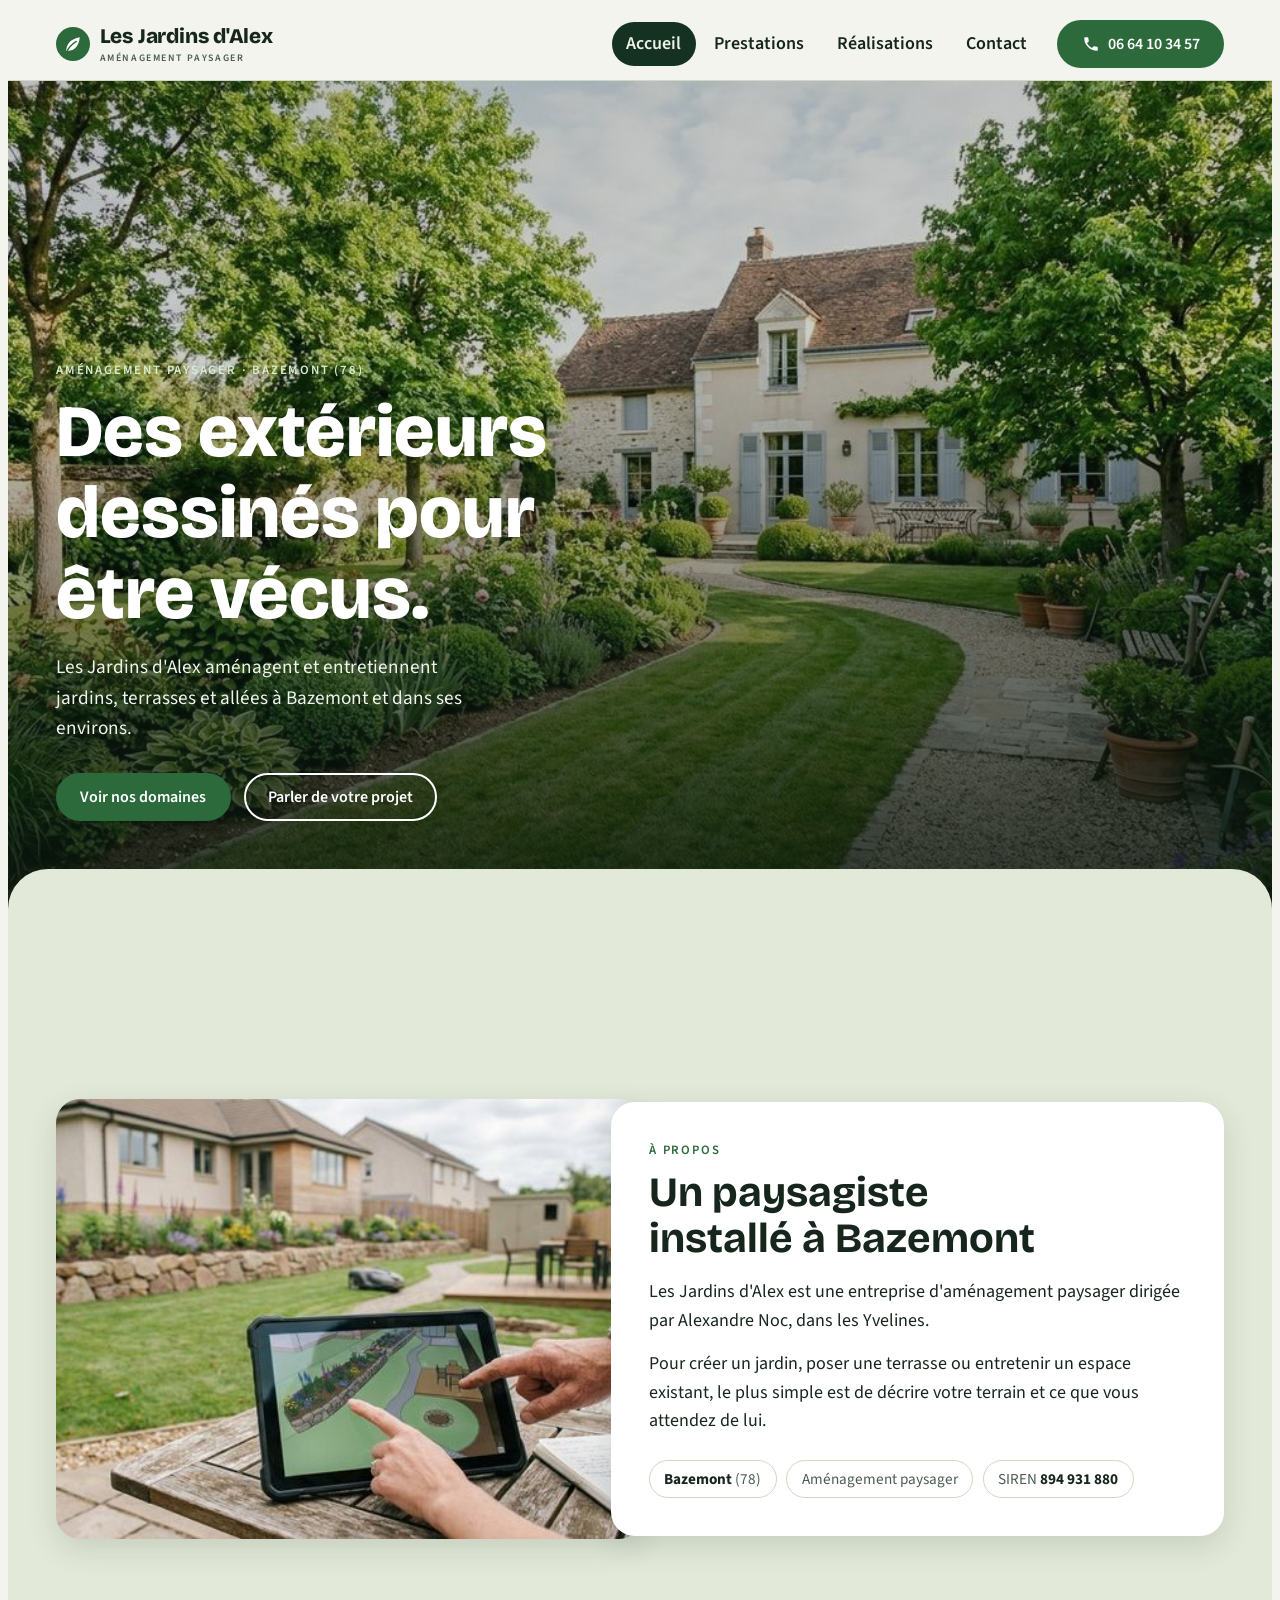
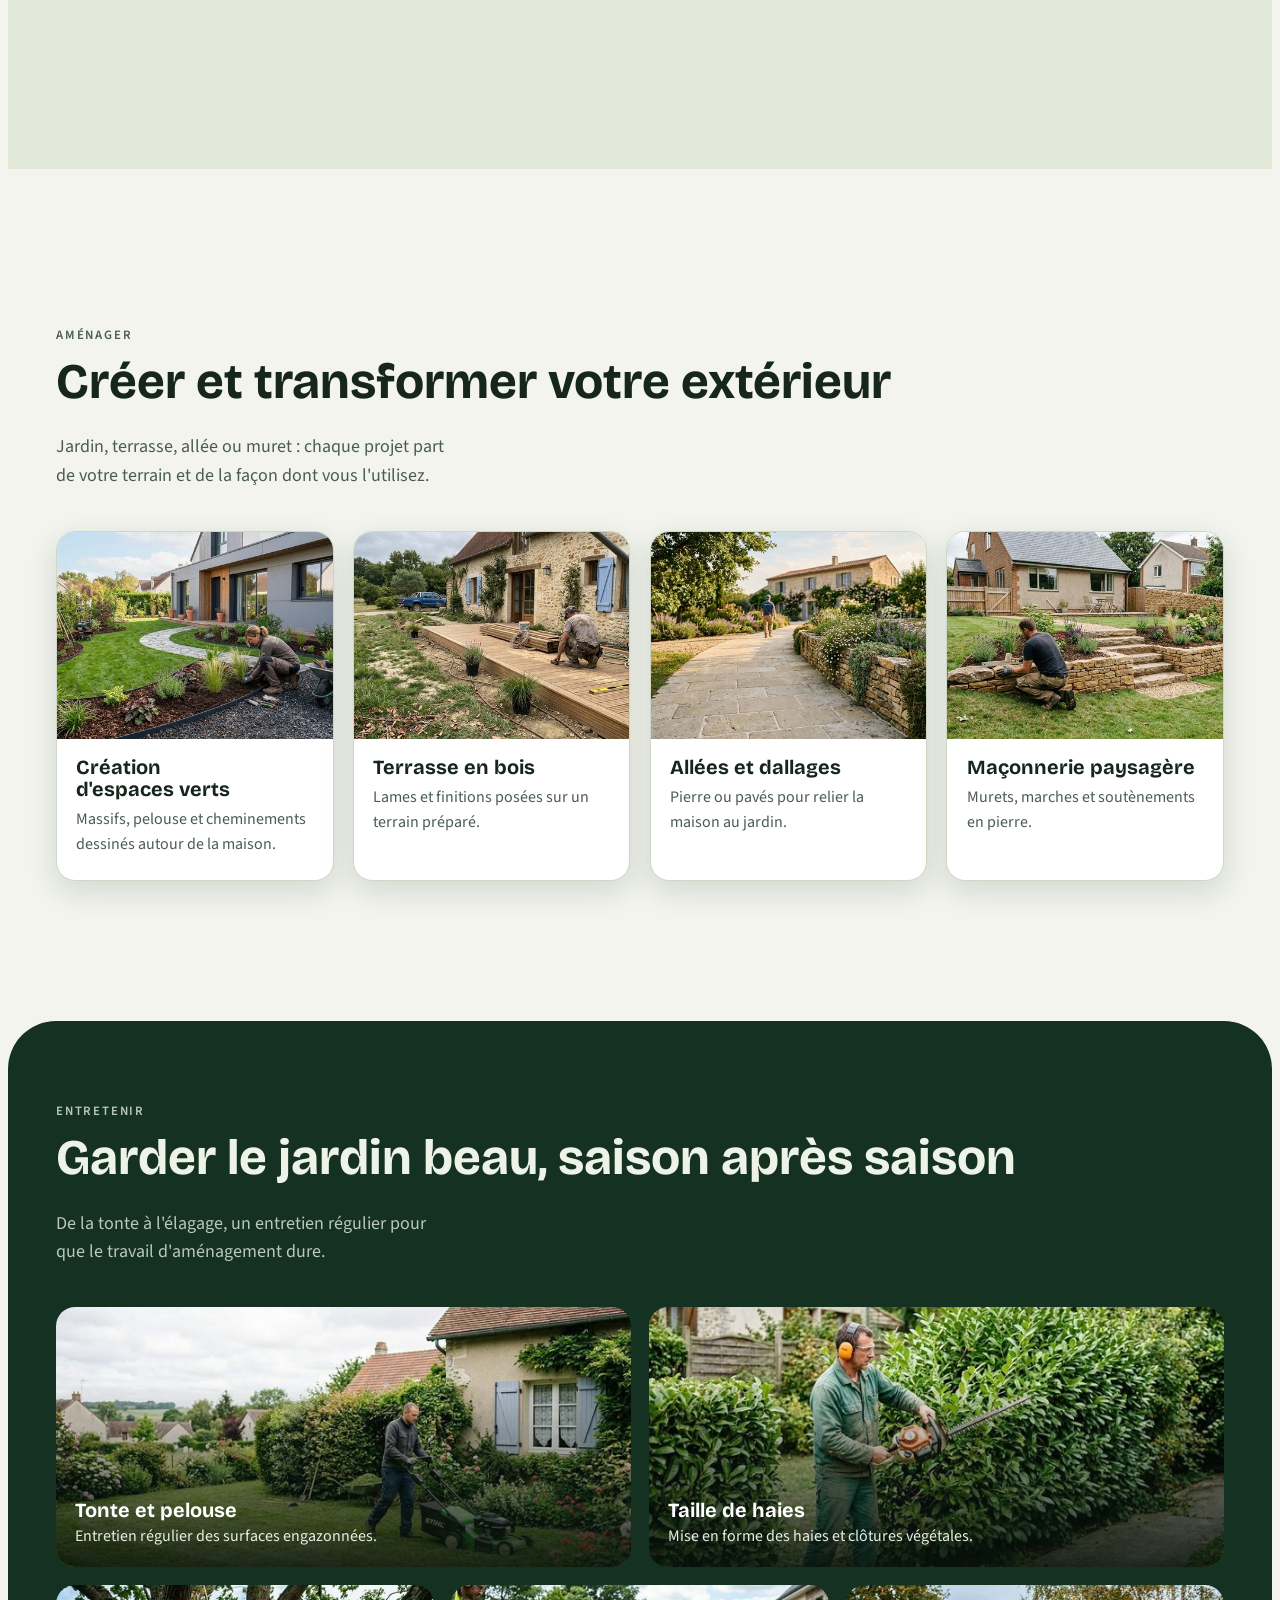
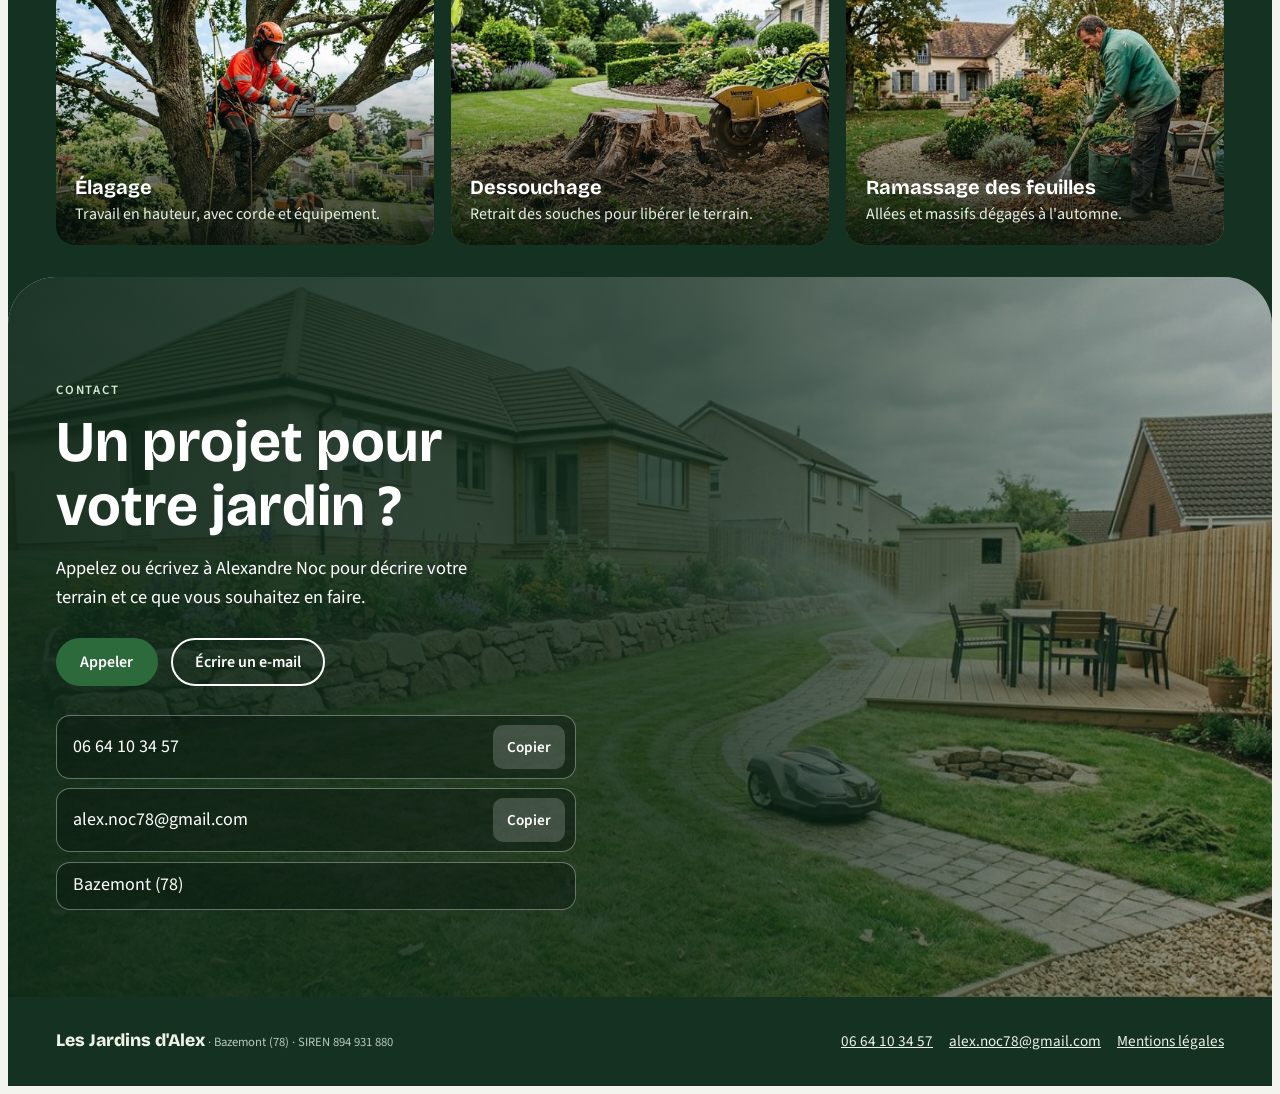
==== index.html @ 46dce89c "Maquette complète : 5 pages, CSS/JS partagés, images optimisées Co-Authored-By: Claude Sonnet 5.5 <n" ====
<!doctype html>
<html lang="fr">
<head>
<meta charset="utf-8">
<meta name="viewport" content="width=device-width, initial-scale=1">
<title>Les Jardins d'Alex | Aménagement paysager à Bazemont (78)</title>
<meta name="description" content="Les Jardins d'Alex, entreprise d'aménagement paysager à Bazemont (78) : création de jardins, terrasses, allées, murets et entretien des espaces verts.">
<link rel="icon" href="data:image/svg+xml,%3Csvg xmlns='http://www.w3.org/2000/svg' viewBox='0 0 40 40'%3E%3Ccircle cx='20' cy='20' r='20' fill='%232c6a3c'/%3E%3Cpath d='M12 29c0-9 5-15 16-17-1 10-6 16-14 16' fill='%23fff'/%3E%3C/svg%3E">
<link rel="preconnect" href="https://fonts.googleapis.com">
<link rel="preconnect" href="https://fonts.gstatic.com" crossorigin>
<link rel="stylesheet" href="https://fonts.googleapis.com/css2?family=Bricolage+Grotesque:opsz,wght@12..96,600;12..96,800&family=Source+Sans+3:wght@400;600&display=swap">
<link rel="stylesheet" href="style.css">
</head>
<body>
<a class="skip" href="#contenu">Aller au contenu</a>
<header class="site-header">
  <div class="wrap">
    <a class="logo" href="https://webaunet.github.io/les-jardins-d-alex/" aria-label="Les Jardins d'Alex, accueil">
      <svg viewBox="0 0 40 40" aria-hidden="true"><circle cx="20" cy="20" r="20" fill="var(--accent)"/><path d="M12 29c0-9 5-15 16-17-1 10-6 16-14 16" fill="var(--accent-fg)"/><path d="M12 30c3-6 7-10 12-13" stroke="var(--accent)" stroke-width="1.6" fill="none" stroke-linecap="round"/></svg>
      <span>Les Jardins d'Alex<small>Aménagement paysager</small></span>
    </a>
    <nav class="nav" id="menu" aria-label="Navigation principale"><ul><li><a href="index.html" aria-current="page">Accueil</a></li><li><a href="prestations.html">Prestations</a></li><li><a href="realisations.html">Réalisations</a></li><li><a href="contact.html">Contact</a></li></ul></nav>
    <a class="btn btn-primary head-cta" href="tel:+33664103457" aria-label="Appeler le 06 64 10 34 57"><svg width="18" height="18" viewBox="0 0 24 24" fill="currentColor" aria-hidden="true"><path d="M6.6 10.8a15 15 0 0 0 6.6 6.6l2.2-2.2c.3-.3.7-.4 1-.2 1.1.4 2.3.6 3.6.6.6 0 1 .4 1 1V20c0 .6-.4 1-1 1A17 17 0 0 1 3 4c0-.6.4-1 1-1h3.5c.6 0 1 .4 1 1 0 1.3.2 2.5.6 3.6.1.3 0 .7-.2 1z"/></svg><span class="label">06 64 10 34 57</span></a>
    <button class="burger" id="burger" type="button" aria-expanded="false" aria-controls="menu" aria-label="Ouvrir le menu"><span></span></button>
  </div>
</header>
<main id="contenu">

  <section class="hero" aria-labelledby="h1">
    <img fetchpriority="high" src="images/hero-jardin-allee.jpg" width="1200" height="655" alt="Jardin de campagne avec pelouse, massifs fleuris et allée de gravier menant à une maison en pierre">
    <div class="wrap">
      <p class="eyebrow">Aménagement paysager · Bazemont (78)</p>
      <h1 id="h1">Des extérieurs dessinés pour être vécus.</h1>
      <p class="lead">Les Jardins d'Alex aménagent et entretiennent jardins, terrasses et allées à Bazemont et dans ses environs.</p>
      <div class="actions">
        <a class="btn btn-primary" href="#amenager">Voir nos domaines</a>
        <a class="btn btn-ghost" href="#contact">Parler de votre projet</a>
      </div>
    </div>
  </section>

  <section class="about" aria-labelledby="h-about">
    <div class="wrap">
      <div class="grid">
        <div class="photo"><img src="images/conception-jardin-tablette.jpg" width="640" height="349" loading="lazy" alt="Deux personnes examinent sur une tablette le plan 3D d'un jardin, devant la pelouse et le muret de pierre réalisés"></div>
        <div class="card-about">
          <p class="eyebrow">À propos</p>
          <h2 id="h-about">Un paysagiste installé à Bazemont</h2>
          <p>Les Jardins d'Alex est une entreprise d'aménagement paysager dirigée par Alexandre Noc, dans les Yvelines.</p>
          <p>Pour créer un jardin, poser une terrasse ou entretenir un espace existant, le plus simple est de décrire votre terrain et ce que vous attendez de lui.</p>
          <ul class="facts">
            <li><b>Bazemont</b> (78)</li>
            <li>Aménagement paysager</li>
            <li>SIREN <b>894 931 880</b></li>
          </ul>
        </div>
      </div>
    </div>
  </section>

  <section class="build" id="amenager" aria-labelledby="h-build">
    <div class="wrap">
      <div class="sec-head">
        <div><p class="eyebrow">Aménager</p><h2 id="h-build">Créer et transformer votre extérieur</h2></div>
        <p>Jardin, terrasse, allée ou muret : chaque projet part de votre terrain et de la façon dont vous l'utilisez.</p>
      </div>
      <ul class="cards4">
        <li><article class="pcard"><img src="images/creation-jardin-contemporain.jpg" width="640" height="349" loading="lazy" alt="Jeune paysagiste plantant un massif dans un jardin contemporain, devant une maison à façade grise" style="object-position:60% 50%"><div><h3>Création d'espaces verts</h3><p>Massifs, pelouse et cheminements dessinés autour de la maison.</p></div></article></li>
        <li><article class="pcard"><img src="images/terrasse-bois-chantier.jpg" width="640" height="349" loading="lazy" alt="Ouvrier posant les lames d'une terrasse en bois devant une maison en pierre aux volets bleus" style="object-position:65% 50%"><div><h3>Terrasse en bois</h3><p>Lames et finitions posées sur un terrain préparé.</p></div></article></li>
        <li><article class="pcard"><img src="images/allee-pavee-muret-pierre.jpg" width="640" height="349" loading="lazy" alt="Allée dallée de pierre claire longeant un muret fleuri, menant à une maison de campagne" style="object-position:30% 50%"><div><h3>Allées et dallages</h3><p>Pierre ou pavés pour relier la maison au jardin.</p></div></article></li>
        <li><article class="pcard"><img src="images/maconnerie-paysagere-escalier.jpg" width="640" height="349" loading="lazy" alt="Maçon montant un escalier et un muret en pierre sèche dans un jardin en pente" style="object-position:40% 55%"><div><h3>Maçonnerie paysagère</h3><p>Murets, marches et soutènements en pierre.</p></div></article></li>
      </ul>
    </div>
  </section>

  <section class="care" aria-labelledby="h-care">
    <div class="wrap">
      <div class="sec-head">
        <div><p class="eyebrow">Entretenir</p><h2 id="h-care">Garder le jardin beau, saison après saison</h2></div>
        <p>De la tonte à l'élagage, un entretien régulier pour que le travail d'aménagement dure.</p>
      </div>
      <ul class="care-grid">
        <li><a class="ccard" href="#contact"><img src="images/tonte-pelouse.jpg" width="640" height="357" loading="lazy" alt="Jardinier tondant une pelouse devant une maison aux volets bleus et aux rosiers" style="object-position:30% 50%"><div><h3>Tonte et pelouse</h3><p>Entretien régulier des surfaces engazonnées.</p></div></a></li>
        <li><a class="ccard" href="#contact"><img src="images/taille-haie-laurier.jpg" width="640" height="478" loading="lazy" alt="Jardinier équipé d'un casque anti-bruit taillant une haie avec un taille-haie thermique" style="object-position:35% 50%"><div><h3>Taille de haies</h3><p>Mise en forme des haies et clôtures végétales.</p></div></a></li>
        <li><a class="ccard" href="#contact"><img src="images/elagage-chene.jpg" width="640" height="349" loading="lazy" alt="Élagueur casqué suspendu à une corde dans un chêne, tronçonneuse en main" style="object-position:35% 50%"><div><h3>Élagage</h3><p>Travail en hauteur, avec corde et équipement.</p></div></a></li>
        <li><a class="ccard" href="#contact"><img src="images/dessouchage.jpg" width="640" height="349" loading="lazy" alt="Dessoucheuse jaune broyant une souche d'arbre au milieu d'une pelouse" style="object-position:60% 50%"><div><h3>Dessouchage</h3><p>Retrait des souches pour libérer le terrain.</p></div></a></li>
        <li><a class="ccard" href="#contact"><img src="images/ramassage-feuilles.jpg" width="640" height="349" loading="lazy" alt="Jardinier ramassant des feuilles mortes dans un sac de jardin au bord d'une allée de gravier" style="object-position:70% 50%"><div><h3>Ramassage des feuilles</h3><p>Allées et massifs dégagés à l'automne.</p></div></a></li>
      </ul>
    </div>
  </section>

  <section class="contact" id="contact" aria-labelledby="h-contact">
    <img src="images/jardin-robot-tonte-terrasse.jpg" width="1200" height="655" loading="lazy" alt="Jardin avec pelouse tondue par un robot, allée en pavés, muret de pierre et terrasse en bois au fond">
    <div class="wrap">
      <p class="eyebrow">Contact</p>
      <h2 id="h-contact">Un projet pour votre jardin ?</h2>
      <p class="lead">Appelez ou écrivez à Alexandre Noc pour décrire votre terrain et ce que vous souhaitez en faire.</p>
      <div class="actions">
        <a class="btn btn-primary" href="tel:+33664103457">Appeler</a>
        <a class="btn btn-ghost" href="mailto:alex.noc78@gmail.com?subject=Demande%20de%20contact">Écrire un e-mail</a>
      </div>
      <div class="coords">
        <div class="coord"><span>06 64 10 34 57</span><button class="copy" type="button" data-copy="06 64 10 34 57">Copier</button></div>
        <div class="coord"><span>alex.noc78@gmail.com</span><button class="copy" type="button" data-copy="alex.noc78@gmail.com">Copier</button></div>
        <div class="coord"><span>Bazemont (78)</span></div>
      </div>
    </div>
  </section>

</main>
<footer class="footer">
  <div class="wrap">
    <div><span class="name">Les Jardins d'Alex</span> <small>· Bazemont (78) · SIREN 894 931 880</small></div>
    <nav aria-label="Pied de page">
      <a href="tel:+33664103457">06 64 10 34 57</a>
      <a href="mailto:alex.noc78@gmail.com">alex.noc78@gmail.com</a>
      <a href="mentions-legales.html">Mentions légales</a>
    </nav>
  </div>
</footer>
<div class="toast" id="toast" role="status" aria-live="polite"></div>
<script src="site.js" defer></script>
</body>
</html>
---- style.css ----
/* Concept : bandeaux alternés (photo plein cadre, pierre claire, vert profond à bord courbe, vert vif) autour de cartes photo larges. Palette tirée des murets de pierre, pelouses et feuillages des photos. */
:root{
  --font-display:"Bricolage Grotesque","Segoe UI",system-ui,sans-serif;
  --font-body:"Source Sans 3","Segoe UI",system-ui,sans-serif;
  --bg:#f2f4ed;            /* pierre verdie */
  --bg-tint:#e3e9d9;       /* sauge claire */
  --surface:#ffffff;
  --fg:#17261c;
  --muted:#4b5c50;
  --accent:#2c6a3c;        /* vert pelouse */
  --accent-fg:#ffffff;
  --deep:#143122;          /* vert feuillage profond */
  --deep-fg:#eef3e7;
  --deep-muted:#b9c9bb;
  --stone:#c9b78f;         /* pierre dorée des murets */
  --line:#cfd8c6;
  --header-bg:#f2f4ed;
  --on-img:#ffffff;
  --shadow:0 10px 30px rgba(20,49,34,.14);
}
@media (prefers-color-scheme:dark){:root:not([data-theme="light"]){
  --bg:#0f1b14;--bg-tint:#16271c;--surface:#1b2e22;--fg:#e9f0e4;--muted:#a9bbad;--accent:#7fc58f;--accent-fg:#0d1c12;
  --deep:#0a140e;--deep-fg:#eef3e7;--deep-muted:#a9bbad;--stone:#c9b78f;--line:#2b4232;--header-bg:#0f1b14;--shadow:0 10px 30px rgba(0,0,0,.45);color-scheme:dark}}
:root[data-theme="dark"]{
  --bg:#0f1b14;--bg-tint:#16271c;--surface:#1b2e22;--fg:#e9f0e4;--muted:#a9bbad;--accent:#7fc58f;--accent-fg:#0d1c12;
  --deep:#0a140e;--deep-fg:#eef3e7;--deep-muted:#a9bbad;--stone:#c9b78f;--line:#2b4232;--header-bg:#0f1b14;--shadow:0 10px 30px rgba(0,0,0,.45);color-scheme:dark}

*,*::before,*::after{box-sizing:border-box}
html{scroll-behavior:smooth}
body{background:var(--bg);color:var(--fg);font-family:var(--font-body);font-size:18px;line-height:1.6;overflow-x:hidden}
body::before{content:"";position:fixed;inset:0 0 auto;height:env(safe-area-inset-top,0px);z-index:60;background:var(--header-bg)}
img{display:block;max-width:100%;height:auto}
h1,h2,h3{font-family:var(--font-display);line-height:1.1;margin:0;text-wrap:balance}
p{margin:0}
a{color:inherit}
:focus-visible{outline:3px solid var(--accent);outline-offset:3px;border-radius:4px}
.wrap{width:100%;max-width:1200px;margin-inline:auto;padding-left:max(16px,env(safe-area-inset-left,0px));padding-right:max(16px,env(safe-area-inset-right,0px))}
.eyebrow{font-size:.8rem;font-weight:600;letter-spacing:.14em;text-transform:uppercase;color:var(--accent)}

/* Boutons */
.btn{display:inline-flex;align-items:center;justify-content:center;gap:.5rem;min-height:48px;padding:.65rem 1.4rem;border-radius:999px;border:2px solid transparent;font:600 1rem var(--font-body);text-decoration:none;cursor:pointer;transition:transform .15s,background .15s,color .15s,border-color .15s}
.btn:hover{transform:translateY(-2px)}
.btn-primary{background:var(--accent);color:var(--accent-fg)}
.btn-primary:hover{filter:brightness(1.1)}
.btn-ghost{background:transparent;border-color:currentColor}
.btn-ghost:hover{background:rgba(255,255,255,.14)}
.btn-line{border-color:var(--accent);color:var(--accent);background:transparent}
.btn-line:hover{background:var(--accent);color:var(--accent-fg)}

/* En-tête */
.site-header{position:sticky;top:env(safe-area-inset-top,0px);z-index:50;background:var(--header-bg);border-bottom:1px solid var(--line)}
.site-header .wrap{display:flex;align-items:center;gap:1rem;min-height:72px}
.logo{display:flex;align-items:center;gap:.6rem;text-decoration:none;font:800 1.3rem var(--font-display);letter-spacing:-.01em;color:var(--fg);white-space:nowrap}
.logo svg{width:34px;height:34px;flex:none}
.logo small{display:block;font:600 .62rem var(--font-body);letter-spacing:.16em;text-transform:uppercase;color:var(--muted);margin-top:2px}
.nav{margin-left:auto}
.nav ul{display:flex;gap:.25rem;list-style:none;margin:0;padding:0}
.nav a{display:flex;align-items:center;min-height:44px;padding:0 .9rem;border-radius:999px;text-decoration:none;font-weight:600;color:var(--fg)}
.nav a:hover{background:var(--bg-tint)}
.nav a[aria-current="page"]{background:var(--deep);color:var(--deep-fg)}
.head-cta{white-space:nowrap}
.burger{display:none;width:48px;height:48px;border:1px solid var(--line);border-radius:12px;background:transparent;color:var(--fg);cursor:pointer;align-items:center;justify-content:center}
.burger span,.burger span::before,.burger span::after{display:block;width:22px;height:2px;background:currentColor;border-radius:2px;position:relative;transition:transform .2s,background .2s}
.burger span::before,.burger span::after{content:"";position:absolute;left:0}
.burger span::before{top:-7px}.burger span::after{top:7px}
.burger[aria-expanded="true"] span{background:transparent}
.burger[aria-expanded="true"] span::before{transform:translateY(7px) rotate(45deg)}
.burger[aria-expanded="true"] span::after{transform:translateY(-7px) rotate(-45deg)}
@media (max-width:980px){
  .burger{display:inline-flex;margin-left:.25rem}
  .head-cta{margin-left:auto}
  .nav{position:absolute;left:0;right:0;top:100%;margin:0;background:var(--header-bg);border-bottom:1px solid var(--line);padding:.5rem max(16px,env(safe-area-inset-right,0px)) 1rem max(16px,env(safe-area-inset-left,0px));display:none;box-shadow:var(--shadow)}
  .nav.open{display:block}
  .nav ul{flex-direction:column}
  .nav a{min-height:48px;font-size:1.05rem}
}
@media (max-width:420px){.logo small{display:none}.head-cta .label{display:none}.head-cta{padding:.65rem .9rem}}

/* Hero */
.hero{position:relative;min-height:calc(100svh - 72px);display:flex;align-items:flex-end;color:var(--on-img);isolation:isolate}
.hero>img{position:absolute;inset:0;width:100%;height:100%;object-fit:cover;object-position:60% 55%;z-index:-2}
.hero::before{content:"";position:absolute;inset:0;z-index:-1;background:linear-gradient(180deg,rgba(10,22,14,.25) 0%,rgba(10,22,14,.2) 35%,rgba(10,22,14,.82) 100%)}
.hero .wrap{padding-block:4rem 5.5rem}
.hero .eyebrow{color:#d6ecd3}
.hero h1{font-size:clamp(2.3rem,6vw,4.6rem);font-weight:800;max-width:15ch;margin:.7rem 0 1.1rem}
.hero p.lead{max-width:44ch;font-size:1.2rem;color:#f0f5ec}
.hero .actions{display:flex;flex-wrap:wrap;gap:.8rem;margin-top:1.8rem}

/* À propos */
.about{background:var(--bg-tint);padding-block:5rem;min-height:100svh;display:flex;align-items:center;margin-top:-2.5rem;border-radius:2.5rem 2.5rem 0 0;position:relative}
.about .grid{display:grid;grid-template-columns:1.1fr 1fr;gap:3rem;align-items:center}
.about .photo{border-radius:1.5rem;overflow:hidden;box-shadow:var(--shadow)}
.about .photo img{width:100%;aspect-ratio:4/3;object-fit:cover;object-position:70% 50%}
.card-about{background:var(--surface);border-radius:1.5rem;padding:2.4rem;box-shadow:var(--shadow);margin-left:-5rem;position:relative}
.card-about h2{font-size:clamp(1.8rem,3.4vw,2.6rem);margin:.6rem 0 1rem}
.card-about p+p{margin-top:.9rem}
.facts{display:flex;flex-wrap:wrap;gap:.6rem;margin:1.5rem 0 0;padding:0;list-style:none}
.facts li{border:1px solid var(--line);border-radius:999px;padding:.35rem .9rem;font-size:.95rem;color:var(--muted)}
.facts b{color:var(--fg)}
@media (max-width:860px){
  .about{min-height:0;padding-block:3.5rem}
  .about .grid{grid-template-columns:1fr;gap:0}
  .card-about{margin:-3rem 12px 0;padding:1.6rem}
}

/* Aménager */
.build{background:var(--bg);padding-block:5rem 7rem;min-height:100svh;display:flex;align-items:center}
.sec-head{display:flex;flex-wrap:wrap;justify-content:space-between;align-items:end;gap:1.5rem;margin-bottom:2.5rem}
.sec-head h2{font-size:clamp(2rem,4vw,3.1rem);margin-top:.6rem}
.sec-head p{max-width:44ch;color:var(--muted)}
.cards4{display:grid;grid-template-columns:repeat(4,1fr);gap:1.2rem;margin:0;padding:0;list-style:none}
.pcard{display:flex;flex-direction:column;background:var(--surface);border-radius:1.2rem;overflow:hidden;box-shadow:var(--shadow);border:1px solid var(--line);height:100%}
.pcard img{width:100%;aspect-ratio:4/3;object-fit:cover}
.pcard div{padding:1.1rem 1.2rem 1.4rem}
.pcard h3{font-size:1.25rem;margin-bottom:.4rem}
.pcard p{font-size:1rem;color:var(--muted)}
.pcard:nth-child(even){margin-top:1.6rem}
@media (max-width:1000px){.cards4{grid-template-columns:repeat(2,1fr)}.pcard:nth-child(even){margin-top:0}.build{min-height:0}}
@media (max-width:560px){.cards4{grid-template-columns:1fr}}

/* Entretenir */
.care{background:var(--deep);color:var(--deep-fg);border-radius:3rem 3rem 0 0;margin-top:-3rem;position:relative;padding-block:5rem;min-height:100svh;display:flex;align-items:center}
.care .eyebrow{color:var(--stone)}
.care .sec-head p{color:var(--deep-muted)}
.care-grid{display:grid;grid-template-columns:repeat(6,1fr);gap:1.1rem;margin:0;padding:0;list-style:none}
.care-grid li{grid-column:span 2}
.care-grid li:nth-child(-n+2){grid-column:span 3}
.ccard{position:relative;display:block;border-radius:1.2rem;overflow:hidden;min-height:260px;height:100%;color:var(--on-img);isolation:isolate}
.ccard img{position:absolute;inset:0;width:100%;height:100%;object-fit:cover;z-index:-2;transition:transform .5s}
.ccard:hover img{transform:scale(1.04)}
.ccard::before{content:"";position:absolute;inset:0;z-index:-1;background:linear-gradient(180deg,rgba(8,18,12,0) 30%,rgba(8,18,12,.88) 100%)}
.ccard div{position:absolute;left:0;right:0;bottom:0;padding:1.1rem 1.2rem}
.ccard h3{font-size:1.25rem}
.ccard p{font-size:1rem;color:#e6efe2;margin-top:.2rem}
@media (max-width:900px){.care{min-height:0}.care-grid{grid-template-columns:repeat(2,1fr)}.care-grid li,.care-grid li:nth-child(-n+2){grid-column:span 1}.care-grid li:last-child{grid-column:span 2}}
@media (max-width:560px){.care-grid{grid-template-columns:1fr}.care-grid li:last-child{grid-column:span 1}.ccard{min-height:230px}}

/* Contact */
.contact{position:relative;isolation:isolate;color:var(--on-img);margin-top:-3rem;border-radius:3rem 3rem 0 0;overflow:hidden;min-height:80svh;display:flex;align-items:center;padding-block:5rem 4rem}
.contact>img{position:absolute;inset:0;width:100%;height:100%;object-fit:cover;object-position:50% 60%;z-index:-2}
.contact::before{content:"";position:absolute;inset:0;z-index:-1;background:linear-gradient(90deg,rgba(14,40,25,.92) 0%,rgba(14,40,25,.78) 55%,rgba(14,40,25,.35) 100%)}
.contact h2{font-size:clamp(2rem,4.6vw,3.6rem);max-width:16ch;margin:.7rem 0 1rem}
.contact .eyebrow{color:#d6ecd3}
.contact p.lead{max-width:46ch;font-size:1.15rem}
.contact .actions{display:flex;flex-wrap:wrap;gap:.8rem;margin-top:1.6rem}
.coords{display:grid;gap:.6rem;margin-top:1.8rem;max-width:520px}
.coord{display:flex;align-items:center;justify-content:space-between;gap:.8rem;border:1px solid rgba(255,255,255,.35);border-radius:14px;padding:.55rem .6rem .55rem 1rem;background:rgba(10,24,16,.45)}
.coord span{min-width:0;overflow-wrap:anywhere;user-select:all}
.copy{min-height:44px;min-width:44px;padding:0 .9rem;border:0;border-radius:10px;background:rgba(255,255,255,.18);color:var(--on-img);font:600 .95rem var(--font-body);cursor:pointer}
.copy:hover{background:rgba(255,255,255,.32)}

/* ===== Pages intérieures ===== */
[id]{scroll-margin-top:88px}
.skip{position:absolute;left:-999px;top:0;z-index:100;background:var(--deep);color:var(--deep-fg);padding:.7rem 1rem;border-radius:0 0 10px 0}
.skip:focus{left:0}
:root{--sp-bg:#d9ecc9;--su-bg:#f6e3a8;--au-bg:#f0cfa6;--wi-bg:#d3e0ec;--s-fg:#14261a;--pill-bg:rgba(255,255,255,.65);--danger:#b3261e}
@media (prefers-color-scheme:dark){:root:not([data-theme="light"]){--sp-bg:#243d27;--su-bg:#463d1c;--au-bg:#4a3321;--wi-bg:#1f3142;--s-fg:#eef3e7;--pill-bg:rgba(0,0,0,.35);--danger:#ff9d92}}
:root[data-theme="dark"]{--sp-bg:#243d27;--su-bg:#463d1c;--au-bg:#4a3321;--wi-bg:#1f3142;--s-fg:#eef3e7;--pill-bg:rgba(0,0,0,.35);--danger:#ff9d92}
.btn-light{background:var(--accent-fg);color:var(--accent)}
.btn-dark{background:#143122;color:#eef3e7}

/* En-tête de page sombre (Prestations, Contact) */
.phead{background:var(--deep);color:var(--deep-fg);padding-block:3.5rem 6.5rem;min-height:70svh;display:flex;align-items:center}
.phead--short{min-height:0;padding-block:4rem 7rem}
.phead .grid{display:grid;grid-template-columns:1fr 1.1fr;gap:3rem;align-items:center}
.phead h1{font-size:clamp(2.2rem,5vw,3.8rem);font-weight:800;margin:.7rem 0 1rem;max-width:15ch}
.phead .eyebrow{color:var(--stone)}
.phead p.lead{color:var(--deep-muted);max-width:46ch;font-size:1.15rem}
.phead .actions{display:flex;flex-wrap:wrap;gap:.8rem;margin-top:1.6rem}
.mosaic{display:grid;grid-template-columns:1.25fr 1fr;grid-template-rows:1fr 1fr;gap:.8rem;aspect-ratio:5/4}
.mosaic img{width:100%;height:100%;object-fit:cover;border-radius:1.2rem;min-height:0}
.mosaic img:first-child{grid-row:span 2;object-position:60% 50%}
.chips{display:flex;flex-wrap:wrap;gap:.6rem;margin:1.6rem 0 0;padding:0;list-style:none}
.chips li{border:1px solid rgba(255,255,255,.28);border-radius:999px;padding:.4rem 1rem;color:var(--deep-fg)}

/* En-tête Réalisations : photos en éventail */
.fanhead{background:var(--bg-tint);padding-block:3.5rem 5rem;text-align:center;min-height:70svh;display:flex;align-items:center;overflow:hidden}
.fanhead h1{font-size:clamp(2.1rem,4.6vw,3.5rem);font-weight:800;max-width:20ch;margin:.7rem auto 1rem}
.fanhead p.lead{max-width:50ch;margin-inline:auto;color:var(--muted);font-size:1.15rem}
.fanhead .actions{display:flex;flex-wrap:wrap;gap:.8rem;justify-content:center;margin-top:1.5rem}
.fan{display:flex;justify-content:center;align-items:flex-end;padding:2.8rem 0 1.4rem;margin:0;list-style:none}
.fan li{margin-inline:-1.7rem;transform:rotate(var(--r)) translateY(var(--y));transform-origin:50% 100%}
.fan img{width:min(24vw,250px);aspect-ratio:3/4;object-fit:cover;border-radius:1rem;border:6px solid var(--surface);box-shadow:var(--shadow)}
.fan-note{font-size:.9rem;color:var(--muted);margin-top:.4rem}
@media (max-width:640px){.fan li{margin-inline:-1.1rem}.fan img{width:27vw;border-width:4px}}

/* Prestations : rangées, panneaux, saisons */
.terrain{background:var(--bg);padding-block:5rem 7rem;min-height:100svh;display:flex;align-items:center;margin-top:-3rem;border-radius:3rem 3rem 0 0;position:relative}
.hrows{display:grid;gap:1.1rem;margin:0;padding:0;list-style:none}
.hrow{display:grid;grid-template-columns:minmax(0,320px) 1fr;align-items:center;gap:1.6rem;background:var(--surface);border:1px solid var(--line);border-radius:1.2rem;overflow:hidden;box-shadow:var(--shadow)}
.hrow img{width:100%;height:100%;min-height:150px;object-fit:cover}
.hrow div{padding:1.1rem 1.6rem 1.1rem 0}
.hrow h3{font-size:1.45rem;margin-bottom:.4rem}
.hrow p{color:var(--muted);max-width:52ch}
@media (max-width:640px){.hrow{grid-template-columns:1fr;gap:0}.hrow img{aspect-ratio:16/9;height:auto}.hrow div{padding:1rem 1.2rem 1.3rem}}
.stonewood{background:var(--bg-tint);padding-block:5rem 7rem;min-height:100svh;display:flex;align-items:center}
.panels{display:grid;grid-template-columns:repeat(3,1fr);gap:1.2rem;margin:0;padding:0;list-style:none}
.panel{position:relative;isolation:isolate;display:flex;align-items:flex-end;min-height:440px;height:100%;border-radius:1.4rem;overflow:hidden;color:var(--on-img)}
.panel img{position:absolute;inset:0;width:100%;height:100%;object-fit:cover;z-index:-2}
.panel::before{content:"";position:absolute;inset:0;z-index:-1;background:linear-gradient(180deg,rgba(8,18,12,0) 25%,rgba(8,18,12,.9) 100%)}
.panel div{padding:1.4rem}
.panel h3{font-size:1.5rem;margin-bottom:.4rem}
.panel p{color:#e6efe2}
@media (max-width:900px){.panels{grid-template-columns:1fr}.panel{min-height:300px}.stonewood,.terrain{min-height:0}}
.seasons-sec{background:var(--bg);padding-block:5rem 7rem;min-height:100svh;display:flex;align-items:center}
.seasons{display:grid;grid-template-columns:repeat(4,1fr);gap:1.1rem;margin:0;padding:0;list-style:none}
.season{background:var(--s-bg);color:var(--s-fg);border-radius:1.4rem;padding:1.5rem;height:100%}
.season svg{width:48px;height:48px;display:block;margin-bottom:1rem}
.season .pill{display:inline-block;font-size:.8rem;font-weight:600;letter-spacing:.12em;text-transform:uppercase;background:var(--pill-bg);padding:.25rem .8rem;border-radius:999px}
.season h3{font-size:1.5rem;margin:.9rem 0 .6rem}
.season ul{margin:0;padding-left:1.1rem}
.season li+li{margin-top:.3rem}
.season--sp{--s-bg:var(--sp-bg)}.season--su{--s-bg:var(--su-bg)}.season--au{--s-bg:var(--au-bg)}.season--wi{--s-bg:var(--wi-bg)}
.season--sp .pill{}
@media (max-width:1000px){.seasons{grid-template-columns:repeat(2,1fr)}.seasons-sec,.build{min-height:0}}
@media (max-width:560px){.seasons{grid-template-columns:1fr}}
.careplan{background:var(--deep);color:var(--deep-fg);border-radius:3rem 3rem 0 0;margin-top:-3rem;position:relative;padding-block:5rem 7rem;min-height:100svh;display:flex;align-items:center}
.careplan .grid{display:grid;grid-template-columns:1fr 1fr;gap:3rem;align-items:center}
.careplan img{width:100%;aspect-ratio:4/5;object-fit:cover;object-position:35% 50%;border-radius:1.6rem}
.careplan h2{font-size:clamp(2rem,4vw,3rem);margin:.6rem 0 1.2rem}
.careplan .eyebrow{color:var(--stone)}
.ticks{list-style:none;margin:0;padding:0;display:grid;grid-template-columns:1fr 1fr;gap:.7rem 1.4rem}
.ticks li{display:flex;gap:.7rem;align-items:flex-start}
.ticks svg{flex:none;width:24px;height:24px;margin-top:.2rem;color:var(--stone)}
@media (max-width:860px){.careplan{min-height:0}.careplan .grid{grid-template-columns:1fr}.careplan img{aspect-ratio:16/10}.ticks{grid-template-columns:1fr}}

/* Bandeaux de contact propres à chaque page */
.band{background:var(--accent);color:var(--accent-fg);border-radius:3rem 3rem 0 0;margin-top:-3rem;position:relative;padding-block:4.5rem 4rem}
.band .grid{display:grid;grid-template-columns:1.2fr 1fr;gap:2.5rem;align-items:center}
.band h2{font-size:clamp(1.9rem,3.8vw,2.9rem);margin-bottom:.9rem}
.band p{max-width:46ch}
.band img{width:100%;aspect-ratio:4/3;object-fit:cover;border-radius:1.4rem}
.band .actions,.bandstone .actions{display:flex;flex-wrap:wrap;gap:.8rem;margin-top:1.4rem}
.band .btn-ghost{color:var(--accent-fg)}
.bandstone{background:var(--stone);color:#16261b;border-radius:3rem 3rem 0 0;margin-top:-3rem;position:relative;padding-block:4.5rem 4rem;text-align:center}
.bandstone h2{font-size:clamp(1.9rem,3.8vw,2.9rem);max-width:20ch;margin:0 auto .9rem}
.bandstone p{max-width:48ch;margin-inline:auto}
.bandstone .actions{justify-content:center}
@media (max-width:760px){.band .grid{grid-template-columns:1fr}.band img{order:-1;aspect-ratio:16/9}}

/* Réalisations : galerie */
.gallery{background:var(--bg);padding-block:4.5rem 7rem;margin-top:-3rem;border-radius:3rem 3rem 0 0;position:relative}
.masonry{columns:3;column-gap:1.1rem;margin:0;padding:0;list-style:none}
.masonry li{break-inside:avoid;margin-bottom:1.1rem}
.masonry figure{margin:0}
.masonry img{width:100%;height:auto;border-radius:1.1rem}
.masonry figcaption{padding:.5rem .2rem 0;color:var(--muted);font-size:.95rem}
@media (max-width:900px){.masonry{columns:2}}
@media (max-width:560px){.masonry{columns:1}}
.tallsec{background:var(--deep);color:var(--deep-fg);border-radius:3rem 3rem 0 0;margin-top:-3rem;position:relative;padding-block:5rem 7rem}
.tallsec .eyebrow{color:var(--stone)}
.tallsec .sec-head p{color:var(--deep-muted)}
.talls{display:grid;grid-template-columns:repeat(4,1fr);gap:1.1rem;margin:0;padding:0;list-style:none}
.tall{position:relative;isolation:isolate;display:flex;align-items:flex-end;aspect-ratio:3/4;border-radius:1.3rem;overflow:hidden;color:var(--on-img)}
.tall img{position:absolute;inset:0;width:100%;height:100%;object-fit:cover;z-index:-2}
.tall::before{content:"";position:absolute;inset:0;z-index:-1;background:linear-gradient(180deg,rgba(8,18,12,0) 55%,rgba(8,18,12,.9) 100%)}
.tall figcaption{padding:1rem 1.1rem;font-family:var(--font-display);font-weight:600;font-size:1.15rem}
@media (max-width:1000px){.talls{grid-template-columns:repeat(2,1fr)}}
@media (max-width:480px){.talls{grid-template-columns:1fr}.tall{aspect-ratio:4/3}}

/* Contact : formulaire */
.formsec{background:var(--bg-tint);padding-block:4.5rem 7rem;margin-top:-3rem;border-radius:3rem 3rem 0 0;position:relative;min-height:100svh}
.formgrid{display:grid;grid-template-columns:minmax(0,.8fr) minmax(0,1.2fr);gap:2rem;align-items:start}
.infocard{background:var(--surface);border-radius:1.5rem;overflow:hidden;box-shadow:var(--shadow)}
.infocard img{width:100%;aspect-ratio:16/10;object-fit:cover;object-position:60% 50%}
.infocard div{padding:1.5rem}
.infocard h2{font-size:1.5rem;margin-bottom:.6rem}
.infocard p+p{margin-top:.7rem;color:var(--muted)}
.infocard .coord{border-color:var(--line);background:var(--bg);margin-top:.6rem}
.infocard .coord .copy{background:var(--bg-tint);color:var(--fg)}
.formcard{background:var(--surface);border-radius:1.5rem;padding:2rem;box-shadow:var(--shadow)}
.formcard h2{font-size:1.6rem;margin-bottom:1.2rem}
.form{display:grid;grid-template-columns:1fr 1fr;gap:1rem 1.2rem}
.field{display:flex;flex-direction:column;gap:.35rem;min-width:0}
.field.full{grid-column:1/-1}
.field label{font-weight:600;font-size:.98rem}
.field input,.field select,.field textarea{font:inherit;width:100%;min-height:48px;padding:.6rem .9rem;border:1.5px solid var(--line);border-radius:12px;background:var(--bg);color:var(--fg)}
.field textarea{min-height:140px;resize:vertical}
.field input:focus-visible,.field select:focus-visible,.field textarea:focus-visible{outline:3px solid var(--accent);outline-offset:1px}
.field [aria-invalid="true"]{border-color:var(--danger)}
.err{color:var(--danger);font-size:.92rem;min-height:1.3em}
.hint{color:var(--muted);font-size:.9rem}
.form .actions{grid-column:1/-1;display:flex;flex-wrap:wrap;gap:.8rem;align-items:center}
.recap{margin-top:1.6rem;background:var(--bg);border:2px solid var(--accent);border-radius:1.2rem;padding:1.4rem}
.recap h3{font-size:1.25rem;margin-bottom:.8rem}
.recap pre{white-space:pre-wrap;overflow-wrap:anywhere;font:inherit;background:var(--surface);border:1px solid var(--line);border-radius:12px;padding:1rem;margin:0}
.recap .actions{display:flex;flex-wrap:wrap;gap:.7rem;margin-top:1rem}
.recap .note{margin-top:.8rem;font-size:.92rem;color:var(--muted)}
@media (max-width:900px){.formgrid{grid-template-columns:1fr}.formsec{min-height:0}}
@media (max-width:560px){.form{grid-template-columns:1fr}.formcard{padding:1.3rem}}
.tips{background:var(--bg);padding-block:4.5rem 6rem}
.tips h2{font-size:clamp(1.8rem,3.6vw,2.6rem);margin:.6rem 0 2rem;max-width:22ch}
.tipgrid{display:grid;grid-template-columns:repeat(4,1fr);gap:1.1rem;margin:0;padding:0;list-style:none}
.tip{border:1.5px solid var(--line);border-radius:1.2rem;padding:1.3rem;height:100%}
.tip svg{width:36px;height:36px;color:var(--accent);margin-bottom:.7rem}
.tip h3{font-size:1.15rem;margin-bottom:.4rem}
.tip p{color:var(--muted);font-size:1rem}
@media (max-width:1000px){.tipgrid{grid-template-columns:repeat(2,1fr)}}
@media (max-width:520px){.tipgrid{grid-template-columns:1fr}}

/* Mentions légales */
.lhead{background:var(--bg-tint);padding-block:4rem 5rem}
.lhead h1{font-size:clamp(2rem,4.4vw,3.2rem);font-weight:800;margin-top:.6rem}
.legal{background:var(--bg);padding-block:3.5rem 6rem;margin-top:-2.5rem;border-radius:2.5rem 2.5rem 0 0;position:relative}
.legal .narrow{max-width:760px}
.legal h2{font-size:1.5rem;margin:2.2rem 0 .7rem}
.legal h2:first-child{margin-top:0}
.legal dl{display:grid;grid-template-columns:minmax(0,200px) 1fr;gap:.5rem 1.2rem;margin:0}
.legal dt{font-weight:600}
.legal dd{margin:0;overflow-wrap:anywhere}
.legal ul{padding-left:1.2rem}
@media (max-width:560px){.legal dl{grid-template-columns:1fr;gap:0}.legal dd{margin-bottom:.7rem}}

@media (max-width:860px){.phead .grid{grid-template-columns:1fr;gap:2rem}.phead{min-height:0}}

/* Pied de page compact */
.footer{background:var(--deep);color:var(--deep-fg);padding-block:1.4rem;font-size:.95rem}
.footer .wrap{display:flex;flex-wrap:wrap;gap:.6rem 2rem;align-items:center;justify-content:space-between}
.footer nav{display:flex;flex-wrap:wrap;gap:.2rem 1rem}
.footer a{display:inline-flex;align-items:center;min-height:44px;color:var(--deep-fg)}
.footer .name{font:800 1.1rem var(--font-display)}
.footer small{color:var(--deep-muted)}

/* Message pages à venir */
.toast{position:fixed;left:50%;bottom:max(20px,env(safe-area-inset-bottom,0px));transform:translate(-50%,30px);opacity:0;pointer-events:none;background:var(--deep);color:var(--deep-fg);border:1px solid var(--stone);border-radius:14px;padding:.8rem 1.2rem;max-width:min(92vw,440px);z-index:90;transition:opacity .25s,transform .25s;box-shadow:var(--shadow);font-size:.95rem}
.toast.show{opacity:1;transform:translate(-50%,0)}
@media (prefers-reduced-motion:reduce){*{transition:none!important;scroll-behavior:auto!important}}
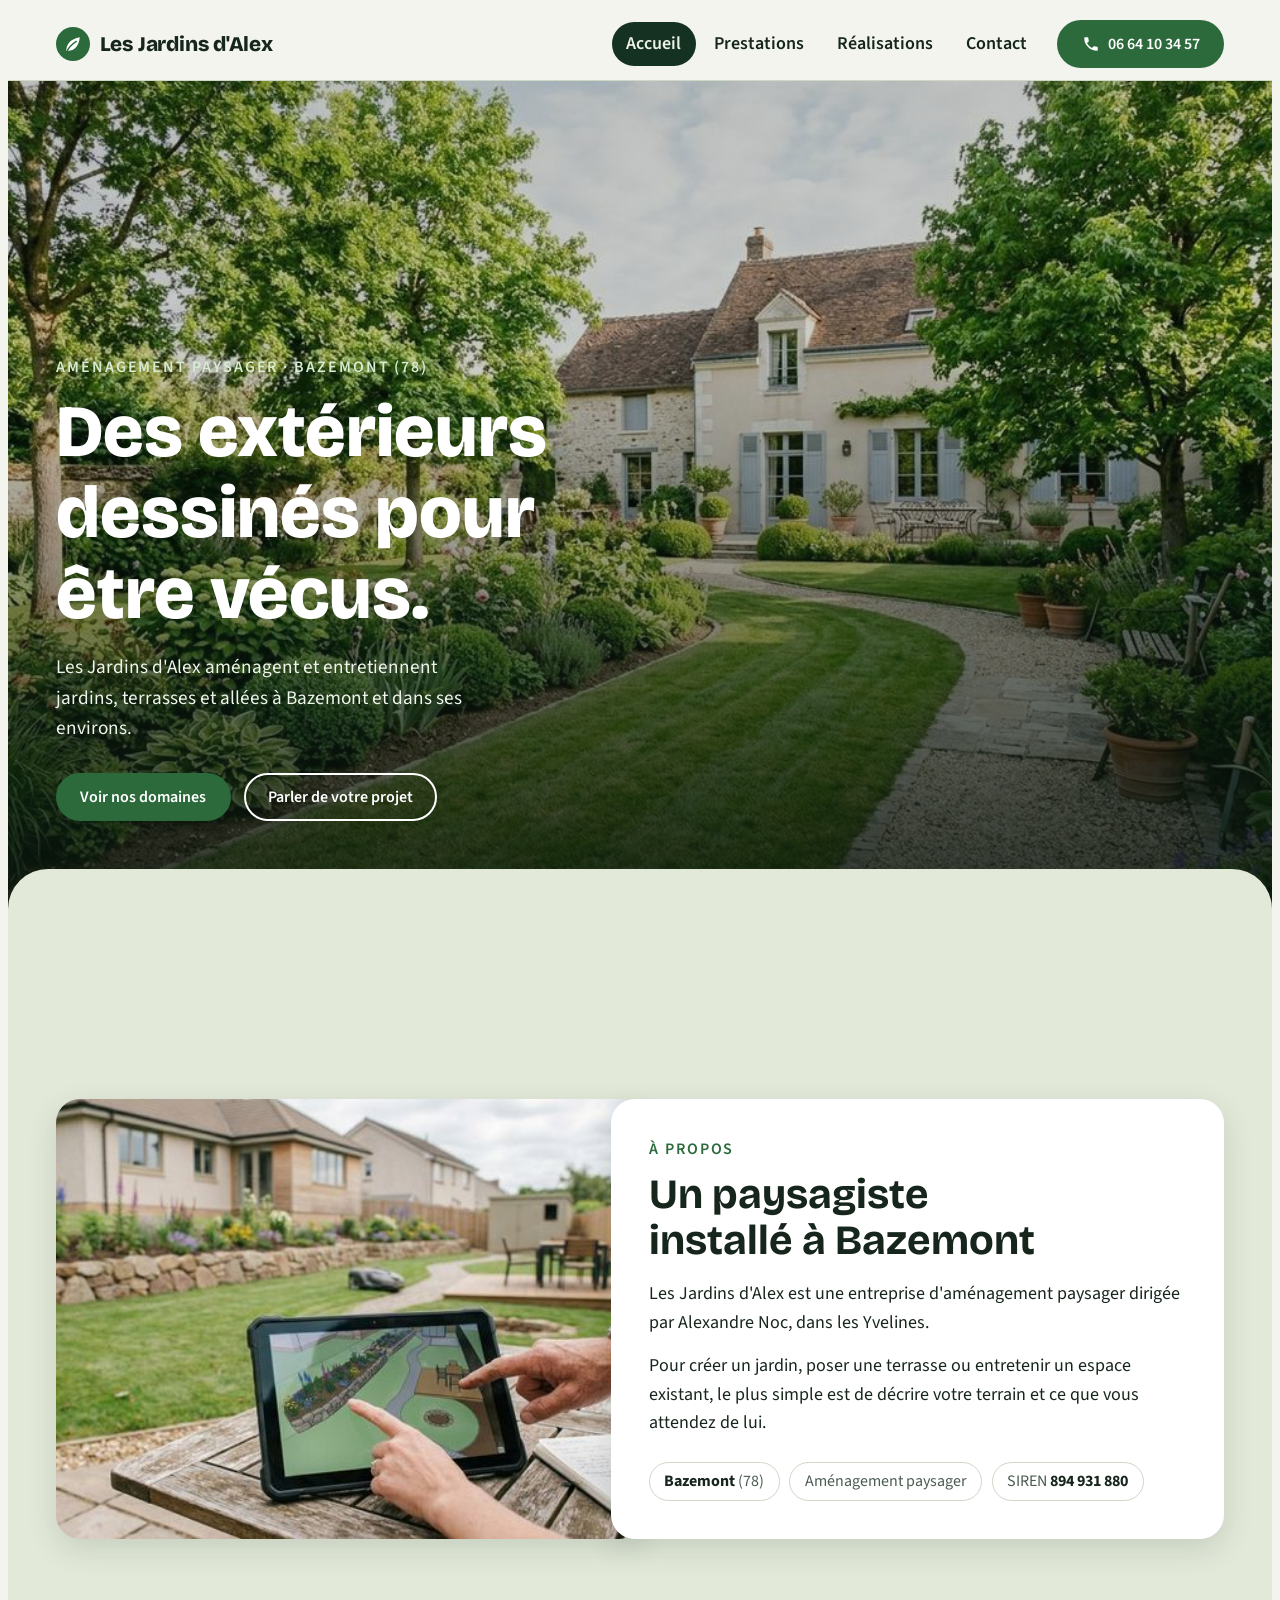
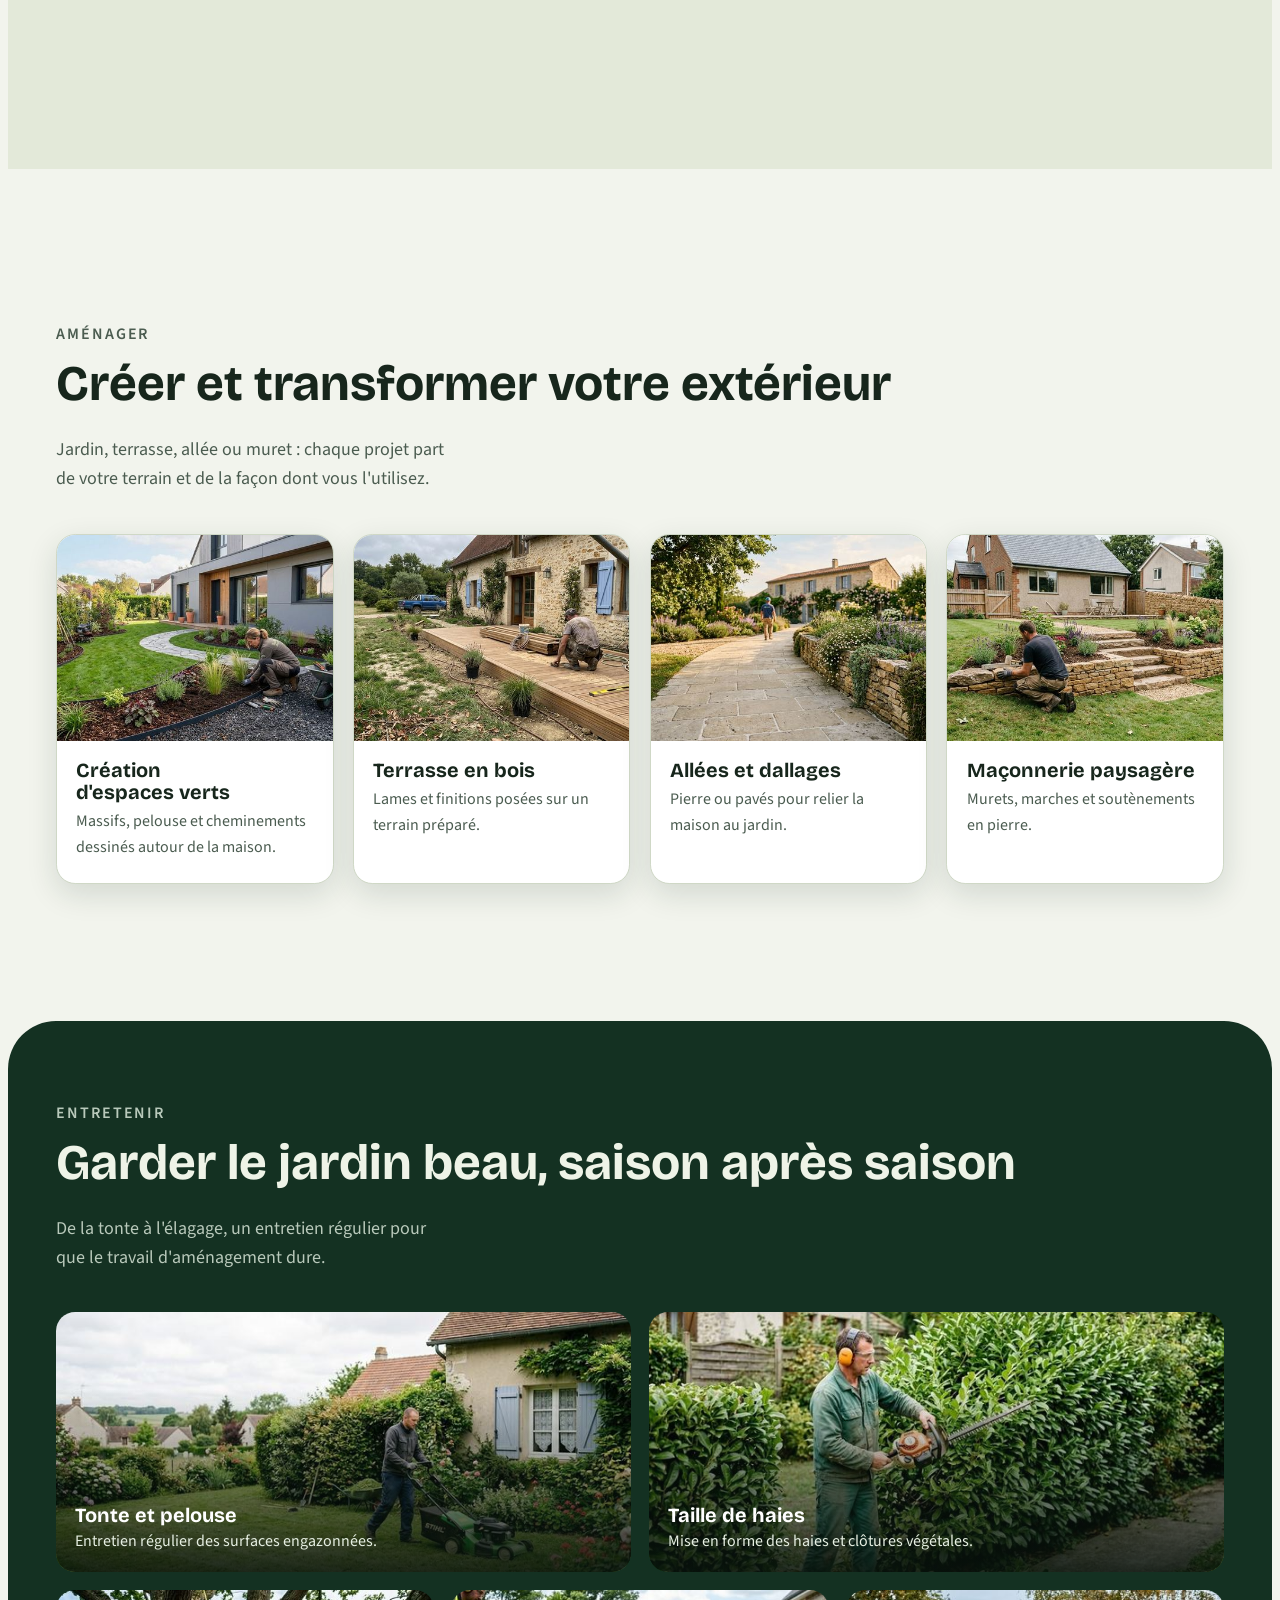
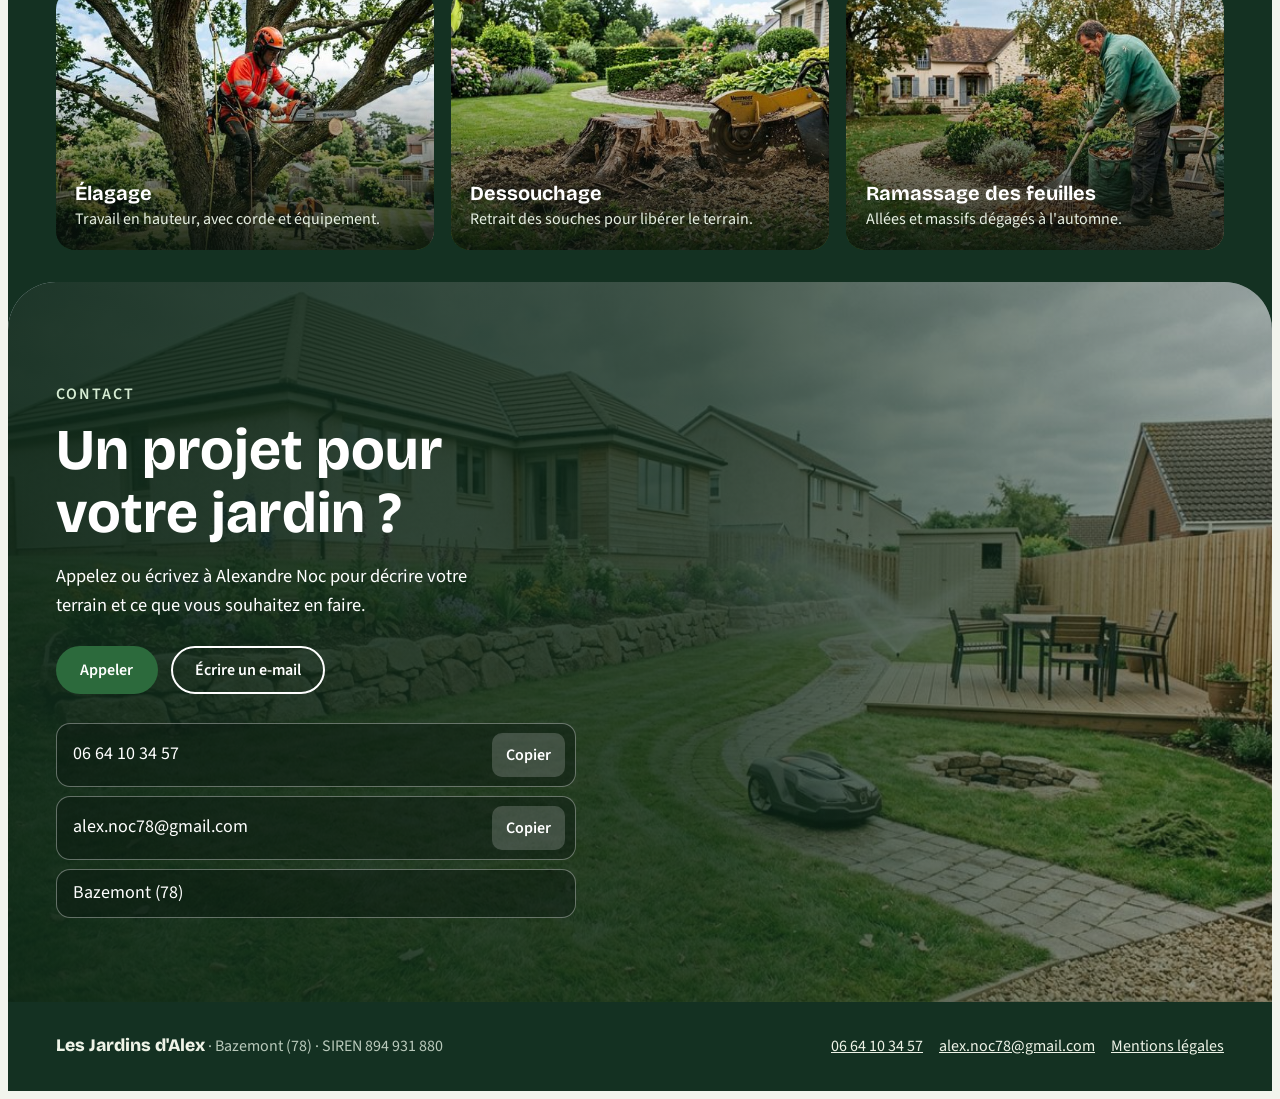
==== commit 78ef0f4f: "Contrôle responsive : en-tête mobile, textes 16 px, zones tactiles Co-Authored-By: Claude Sonnet 5.5" ====
--- a/index.html
+++ b/index.html
@@ -17,7 +17,7 @@
   <div class="wrap">
     <a class="logo" href="https://webaunet.github.io/les-jardins-d-alex/" aria-label="Les Jardins d'Alex, accueil">
       <svg viewBox="0 0 40 40" aria-hidden="true"><circle cx="20" cy="20" r="20" fill="var(--accent)"/><path d="M12 29c0-9 5-15 16-17-1 10-6 16-14 16" fill="var(--accent-fg)"/><path d="M12 30c3-6 7-10 12-13" stroke="var(--accent)" stroke-width="1.6" fill="none" stroke-linecap="round"/></svg>
-      <span>Les Jardins d'Alex<small>Aménagement paysager</small></span>
+      <span>Les Jardins d'Alex</span>
     </a>
     <nav class="nav" id="menu" aria-label="Navigation principale"><ul><li><a href="index.html" aria-current="page">Accueil</a></li><li><a href="prestations.html">Prestations</a></li><li><a href="realisations.html">Réalisations</a></li><li><a href="contact.html">Contact</a></li></ul></nav>
     <a class="btn btn-primary head-cta" href="tel:+33664103457" aria-label="Appeler le 06 64 10 34 57"><svg width="18" height="18" viewBox="0 0 24 24" fill="currentColor" aria-hidden="true"><path d="M6.6 10.8a15 15 0 0 0 6.6 6.6l2.2-2.2c.3-.3.7-.4 1-.2 1.1.4 2.3.6 3.6.6.6 0 1 .4 1 1V20c0 .6-.4 1-1 1A17 17 0 0 1 3 4c0-.6.4-1 1-1h3.5c.6 0 1 .4 1 1 0 1.3.2 2.5.6 3.6.1.3 0 .7-.2 1z"/></svg><span class="label">06 64 10 34 57</span></a>
--- a/style.css
+++ b/style.css
@@ -35,7 +35,7 @@
 a{color:inherit}
 :focus-visible{outline:3px solid var(--accent);outline-offset:3px;border-radius:4px}
 .wrap{width:100%;max-width:1200px;margin-inline:auto;padding-left:max(16px,env(safe-area-inset-left,0px));padding-right:max(16px,env(safe-area-inset-right,0px))}
-.eyebrow{font-size:.8rem;font-weight:600;letter-spacing:.14em;text-transform:uppercase;color:var(--accent)}
+.eyebrow{font-size:1rem;font-weight:600;letter-spacing:.12em;text-transform:uppercase;color:var(--accent)}
 
 /* Boutons */
 .btn{display:inline-flex;align-items:center;justify-content:center;gap:.5rem;min-height:48px;padding:.65rem 1.4rem;border-radius:999px;border:2px solid transparent;font:600 1rem var(--font-body);text-decoration:none;cursor:pointer;transition:transform .15s,background .15s,color .15s,border-color .15s}
@@ -50,16 +50,15 @@
 /* En-tête */
 .site-header{position:sticky;top:env(safe-area-inset-top,0px);z-index:50;background:var(--header-bg);border-bottom:1px solid var(--line)}
 .site-header .wrap{display:flex;align-items:center;gap:1rem;min-height:72px}
-.logo{display:flex;align-items:center;gap:.6rem;text-decoration:none;font:800 1.3rem var(--font-display);letter-spacing:-.01em;color:var(--fg);white-space:nowrap}
+.logo{display:flex;align-items:center;gap:.6rem;text-decoration:none;font:800 1.3rem var(--font-display);letter-spacing:-.01em;color:var(--fg);white-space:nowrap;min-height:44px;min-width:0}
 .logo svg{width:34px;height:34px;flex:none}
-.logo small{display:block;font:600 .62rem var(--font-body);letter-spacing:.16em;text-transform:uppercase;color:var(--muted);margin-top:2px}
 .nav{margin-left:auto}
 .nav ul{display:flex;gap:.25rem;list-style:none;margin:0;padding:0}
 .nav a{display:flex;align-items:center;min-height:44px;padding:0 .9rem;border-radius:999px;text-decoration:none;font-weight:600;color:var(--fg)}
 .nav a:hover{background:var(--bg-tint)}
 .nav a[aria-current="page"]{background:var(--deep);color:var(--deep-fg)}
 .head-cta{white-space:nowrap}
-.burger{display:none;width:48px;height:48px;border:1px solid var(--line);border-radius:12px;background:transparent;color:var(--fg);cursor:pointer;align-items:center;justify-content:center}
+.burger{display:none;flex:none;width:48px;height:48px;border:1px solid var(--line);border-radius:12px;background:transparent;color:var(--fg);cursor:pointer;align-items:center;justify-content:center}
 .burger span,.burger span::before,.burger span::after{display:block;width:22px;height:2px;background:currentColor;border-radius:2px;position:relative;transition:transform .2s,background .2s}
 .burger span::before,.burger span::after{content:"";position:absolute;left:0}
 .burger span::before{top:-7px}.burger span::after{top:7px}
@@ -74,7 +73,7 @@
   .nav ul{flex-direction:column}
   .nav a{min-height:48px;font-size:1.05rem}
 }
-@media (max-width:420px){.logo small{display:none}.head-cta .label{display:none}.head-cta{padding:.65rem .9rem}}
+@media (max-width:520px){.site-header .wrap{gap:.5rem}.logo{font-size:1.1rem;gap:.45rem}.logo svg{width:30px;height:30px}.head-cta .label{display:none}.head-cta{padding:0;width:48px;flex:none}}
 
 /* Hero */
 .hero{position:relative;min-height:calc(100svh - 72px);display:flex;align-items:flex-end;color:var(--on-img);isolation:isolate}
@@ -95,7 +94,7 @@
 .card-about h2{font-size:clamp(1.8rem,3.4vw,2.6rem);margin:.6rem 0 1rem}
 .card-about p+p{margin-top:.9rem}
 .facts{display:flex;flex-wrap:wrap;gap:.6rem;margin:1.5rem 0 0;padding:0;list-style:none}
-.facts li{border:1px solid var(--line);border-radius:999px;padding:.35rem .9rem;font-size:.95rem;color:var(--muted)}
+.facts li{border:1px solid var(--line);border-radius:999px;padding:.35rem .9rem;font-size:1rem;color:var(--muted)}
 .facts b{color:var(--fg)}
 @media (max-width:860px){
   .about{min-height:0;padding-block:3.5rem}
@@ -146,7 +145,7 @@
 .coords{display:grid;gap:.6rem;margin-top:1.8rem;max-width:520px}
 .coord{display:flex;align-items:center;justify-content:space-between;gap:.8rem;border:1px solid rgba(255,255,255,.35);border-radius:14px;padding:.55rem .6rem .55rem 1rem;background:rgba(10,24,16,.45)}
 .coord span{min-width:0;overflow-wrap:anywhere;user-select:all}
-.copy{min-height:44px;min-width:44px;padding:0 .9rem;border:0;border-radius:10px;background:rgba(255,255,255,.18);color:var(--on-img);font:600 .95rem var(--font-body);cursor:pointer}
+.copy{min-height:44px;min-width:44px;padding:0 .9rem;border:0;border-radius:10px;background:rgba(255,255,255,.18);color:var(--on-img);font:600 1rem var(--font-body);cursor:pointer}
 .copy:hover{background:rgba(255,255,255,.32)}
 
 /* ===== Pages intérieures ===== */
@@ -171,7 +170,8 @@
 .mosaic img{width:100%;height:100%;object-fit:cover;border-radius:1.2rem;min-height:0}
 .mosaic img:first-child{grid-row:span 2;object-position:60% 50%}
 .chips{display:flex;flex-wrap:wrap;gap:.6rem;margin:1.6rem 0 0;padding:0;list-style:none}
-.chips li{border:1px solid rgba(255,255,255,.28);border-radius:999px;padding:.4rem 1rem;color:var(--deep-fg)}
+.chips li{border:1px solid rgba(255,255,255,.28);border-radius:999px;padding:0 1rem;min-height:44px;display:flex;align-items:center;color:var(--deep-fg)}
+.chips a{display:flex;align-items:center;min-height:44px}
 
 /* En-tête Réalisations : photos en éventail */
 .fanhead{background:var(--bg-tint);padding-block:3.5rem 5rem;text-align:center;min-height:70svh;display:flex;align-items:center;overflow:hidden}
@@ -181,7 +181,7 @@
 .fan{display:flex;justify-content:center;align-items:flex-end;padding:2.8rem 0 1.4rem;margin:0;list-style:none}
 .fan li{margin-inline:-1.7rem;transform:rotate(var(--r)) translateY(var(--y));transform-origin:50% 100%}
 .fan img{width:min(24vw,250px);aspect-ratio:3/4;object-fit:cover;border-radius:1rem;border:6px solid var(--surface);box-shadow:var(--shadow)}
-.fan-note{font-size:.9rem;color:var(--muted);margin-top:.4rem}
+.fan-note{font-size:1rem;color:var(--muted);margin-top:.4rem}
 @media (max-width:640px){.fan li{margin-inline:-1.1rem}.fan img{width:27vw;border-width:4px}}
 
 /* Prestations : rangées, panneaux, saisons */
@@ -206,7 +206,7 @@
 .seasons{display:grid;grid-template-columns:repeat(4,1fr);gap:1.1rem;margin:0;padding:0;list-style:none}
 .season{background:var(--s-bg);color:var(--s-fg);border-radius:1.4rem;padding:1.5rem;height:100%}
 .season svg{width:48px;height:48px;display:block;margin-bottom:1rem}
-.season .pill{display:inline-block;font-size:.8rem;font-weight:600;letter-spacing:.12em;text-transform:uppercase;background:var(--pill-bg);padding:.25rem .8rem;border-radius:999px}
+.season .pill{display:inline-block;font-size:1rem;font-weight:600;letter-spacing:.06em;text-transform:uppercase;background:var(--pill-bg);padding:.25rem .8rem;border-radius:999px}
 .season h3{font-size:1.5rem;margin:.9rem 0 .6rem}
 .season ul{margin:0;padding-left:1.1rem}
 .season li+li{margin-top:.3rem}
@@ -244,7 +244,7 @@
 .masonry li{break-inside:avoid;margin-bottom:1.1rem}
 .masonry figure{margin:0}
 .masonry img{width:100%;height:auto;border-radius:1.1rem}
-.masonry figcaption{padding:.5rem .2rem 0;color:var(--muted);font-size:.95rem}
+.masonry figcaption{padding:.5rem .2rem 0;color:var(--muted);font-size:1rem}
 @media (max-width:900px){.masonry{columns:2}}
 @media (max-width:560px){.masonry{columns:1}}
 .tallsec{background:var(--deep);color:var(--deep-fg);border-radius:3rem 3rem 0 0;margin-top:-3rem;position:relative;padding-block:5rem 7rem}
@@ -273,19 +273,19 @@
 .form{display:grid;grid-template-columns:1fr 1fr;gap:1rem 1.2rem}
 .field{display:flex;flex-direction:column;gap:.35rem;min-width:0}
 .field.full{grid-column:1/-1}
-.field label{font-weight:600;font-size:.98rem}
+.field label{font-weight:600;font-size:1rem}
 .field input,.field select,.field textarea{font:inherit;width:100%;min-height:48px;padding:.6rem .9rem;border:1.5px solid var(--line);border-radius:12px;background:var(--bg);color:var(--fg)}
 .field textarea{min-height:140px;resize:vertical}
 .field input:focus-visible,.field select:focus-visible,.field textarea:focus-visible{outline:3px solid var(--accent);outline-offset:1px}
 .field [aria-invalid="true"]{border-color:var(--danger)}
-.err{color:var(--danger);font-size:.92rem;min-height:1.3em}
-.hint{color:var(--muted);font-size:.9rem}
+.err{color:var(--danger);font-size:1rem;min-height:1.3em}
+.hint{color:var(--muted);font-size:1rem}
 .form .actions{grid-column:1/-1;display:flex;flex-wrap:wrap;gap:.8rem;align-items:center}
 .recap{margin-top:1.6rem;background:var(--bg);border:2px solid var(--accent);border-radius:1.2rem;padding:1.4rem}
 .recap h3{font-size:1.25rem;margin-bottom:.8rem}
 .recap pre{white-space:pre-wrap;overflow-wrap:anywhere;font:inherit;background:var(--surface);border:1px solid var(--line);border-radius:12px;padding:1rem;margin:0}
 .recap .actions{display:flex;flex-wrap:wrap;gap:.7rem;margin-top:1rem}
-.recap .note{margin-top:.8rem;font-size:.92rem;color:var(--muted)}
+.recap .note{margin-top:.8rem;font-size:1rem;color:var(--muted)}
 @media (max-width:900px){.formgrid{grid-template-columns:1fr}.formsec{min-height:0}}
 @media (max-width:560px){.form{grid-template-columns:1fr}.formcard{padding:1.3rem}}
 .tips{background:var(--bg);padding-block:4.5rem 6rem}
@@ -308,18 +308,19 @@
 .legal dl{display:grid;grid-template-columns:minmax(0,200px) 1fr;gap:.5rem 1.2rem;margin:0}
 .legal dt{font-weight:600}
 .legal dd{margin:0;overflow-wrap:anywhere}
+.legal dd a{display:inline-flex;align-items:center;min-height:44px}
 .legal ul{padding-left:1.2rem}
 @media (max-width:560px){.legal dl{grid-template-columns:1fr;gap:0}.legal dd{margin-bottom:.7rem}}
 
 @media (max-width:860px){.phead .grid{grid-template-columns:1fr;gap:2rem}.phead{min-height:0}}
 
 /* Pied de page compact */
-.footer{background:var(--deep);color:var(--deep-fg);padding-block:1.4rem;font-size:.95rem}
+.footer{background:var(--deep);color:var(--deep-fg);padding-block:1.4rem;font-size:1rem}
 .footer .wrap{display:flex;flex-wrap:wrap;gap:.6rem 2rem;align-items:center;justify-content:space-between}
 .footer nav{display:flex;flex-wrap:wrap;gap:.2rem 1rem}
 .footer a{display:inline-flex;align-items:center;min-height:44px;color:var(--deep-fg)}
 .footer .name{font:800 1.1rem var(--font-display)}
-.footer small{color:var(--deep-muted)}
+.footer small{color:var(--deep-muted);font-size:1rem}
 
 /* Message pages à venir */
 .toast{position:fixed;left:50%;bottom:max(20px,env(safe-area-inset-bottom,0px));transform:translate(-50%,30px);opacity:0;pointer-events:none;background:var(--deep);color:var(--deep-fg);border:1px solid var(--stone);border-radius:14px;padding:.8rem 1.2rem;max-width:min(92vw,440px);z-index:90;transition:opacity .25s,transform .25s;box-shadow:var(--shadow);font-size:.95rem}
